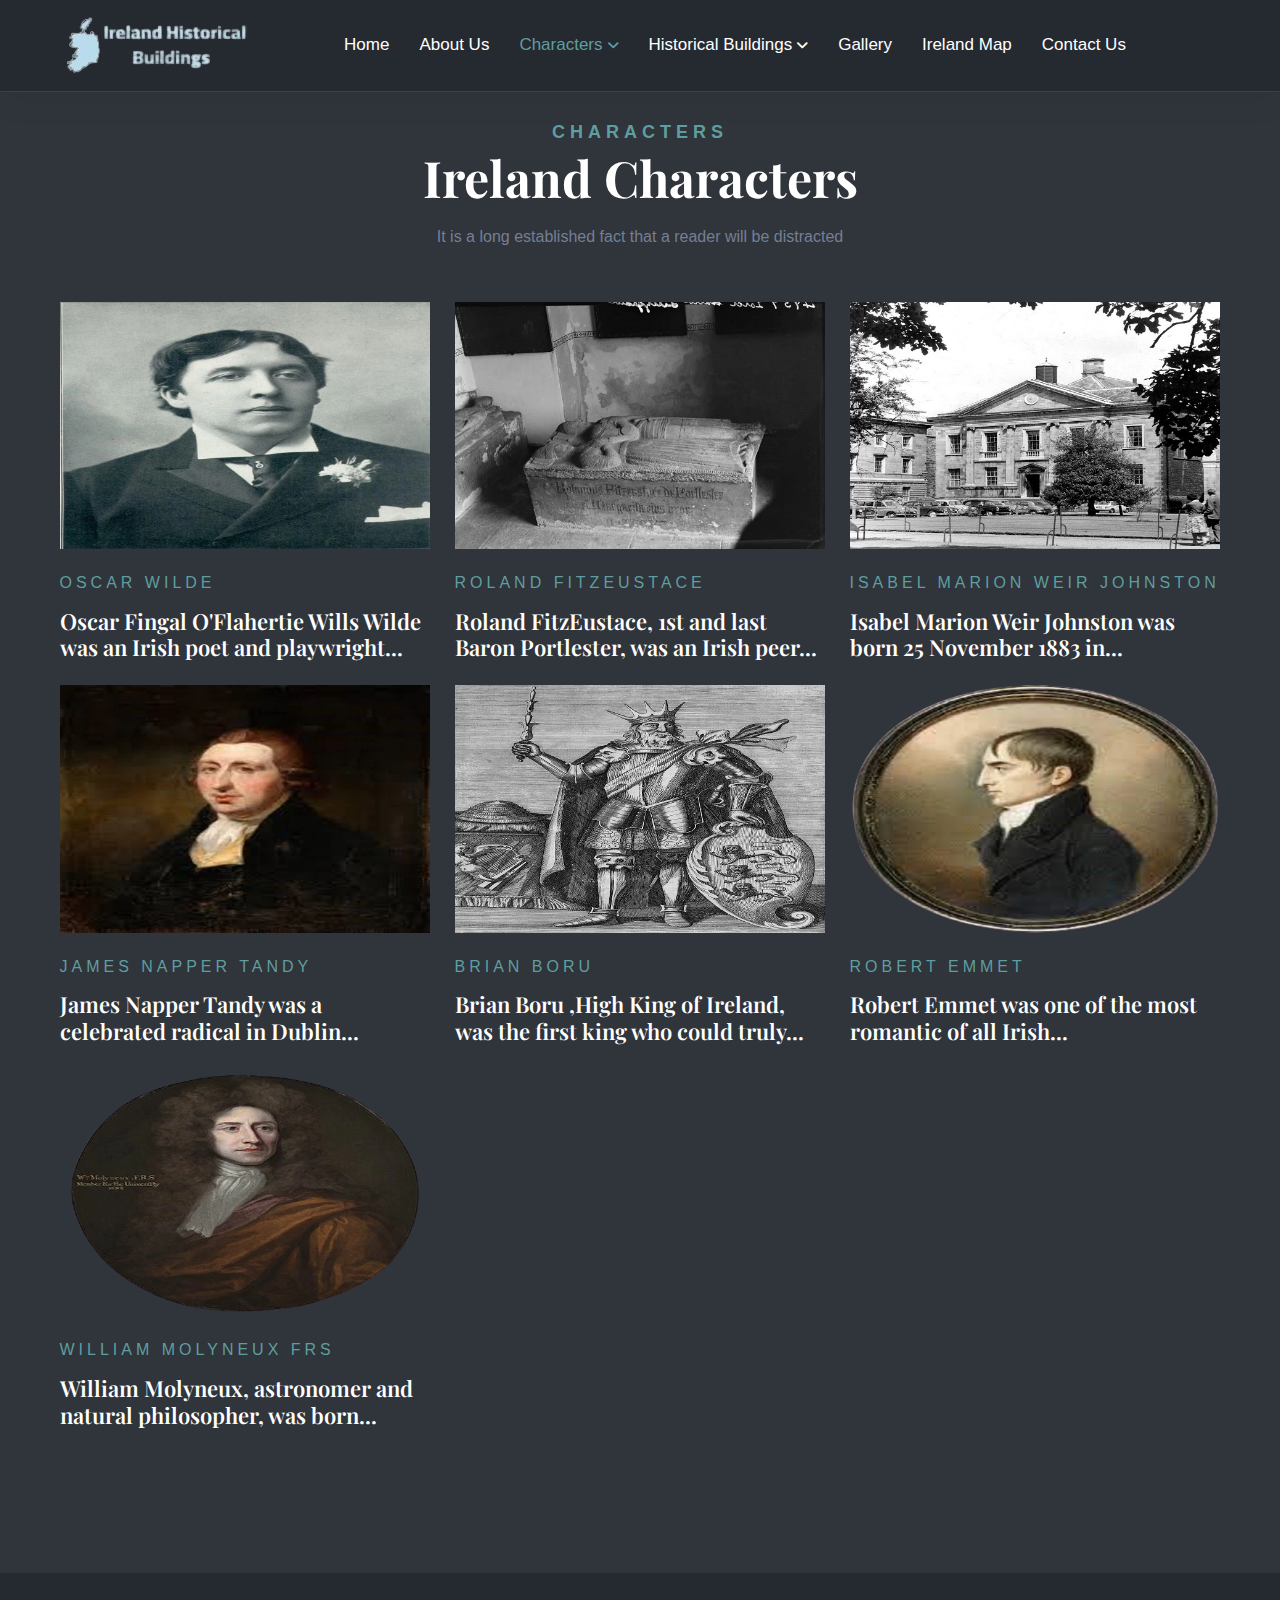
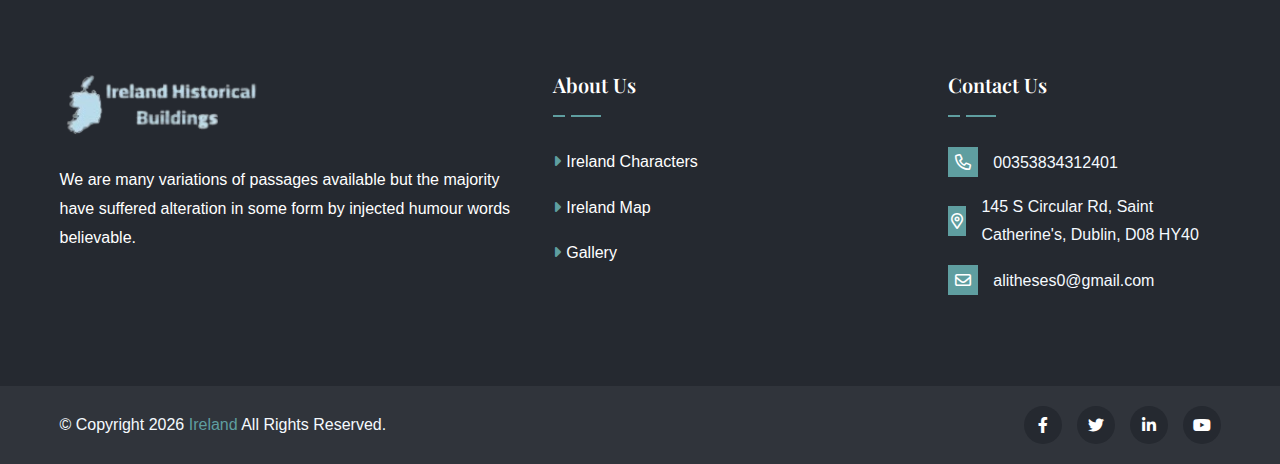
==== all-characters.html @ a7766692 "Upload Project" ====
<!DOCTYPE html>
<html lang="en">
  <head>
    <meta charset="UTF-8" />
    <meta http-equiv="X-UA-Compatible" content="IE=edge" />
    <meta name="viewport" content="width=device-width, initial-scale=1.0" />
    <meta name="description" content="" />
    <meta name="keywords" content="" />

    <title>Ireland Historical WebSite</title>

    <link
      rel="icon"
      type="image/x-icon"
      href="assets/img/logo/logo_updated.webp"
    />

    <link rel="stylesheet" href="assets/css/bootstrap.min.css" />
    <link rel="stylesheet" href="assets/css/all-fontawesome.min.css" />
    <link rel="stylesheet" href="assets/css/animate.min.css" />
    <link rel="stylesheet" href="assets/css/magnific-popup.min.css" />
    <link rel="stylesheet" href="assets/css/owl.carousel.min.css" />
    <link rel="stylesheet" href="assets/css/style.css" />
  </head>
  <body>
    <!-- Preloader -->
    <div class="preloader">
      <div class="loader-ripple">
        <div></div>
        <div></div>
      </div>
    </div>

    <!-- Header -->
    <header class="home-3 header" style="background-color: #252930">
      <div class="main-navigation">
        <nav class="navbar navbar-expand-lg" style="background-color: #252930">
          <div class="container">
            <a class="navbar-brand" href="index.html">
              <img
                src="assets/img/logo/logo_updated.webp"
                alt="logo"
                width="190"
                height="60"
              />
            </a>
            <div class="mobile-menu-right">
              <button
                class="navbar-toggler"
                type="button"
                data-bs-toggle="collapse"
                data-bs-target="#main_nav"
                aria-expanded="false"
                aria-label="Toggle navigation"
              >
                <span class="navbar-toggler-icon"
                  ><i class="far fa-stream"></i
                ></span>
              </button>
            </div>
            <div class="collapse navbar-collapse" id="main_nav">
              <ul class="navbar-nav">
                <li class="nav-item">
                  <a class="nav-link" href="index.html">Home</a>
                </li>
                <li class="nav-item">
                  <a class="nav-link" href="index.html#aboutUs"
                    >About Us</a
                  >
                </li>
                <li class="nav-item dropdown">
                  <a
                    class="nav-link dropdown-toggle active"
                    href="#"
                    data-bs-toggle="dropdown"
                    >Characters</a
                  >
                  <ul class="dropdown-menu fade-up">
                    <li>
                      <a class="dropdown-item" href="character-1.html"
                        >Robert Emmet</a
                      >
                    </li>
                    <li>
                      <a class="dropdown-item" href="character-2.html"
                        >William Molyneux FRS</a
                      >
                    </li>
                    <li>
                      <a class="dropdown-item" href="character-3.html"
                        >Oscar Wilde</a
                      >
                    </li>
                    <li>
                      <a class="dropdown-item" href="character-4.html"
                        >Roland FitzEustace</a
                      >
                    </li>
                    <li>
                      <a class="dropdown-item" href="character-5.html"
                        >Isabel Marion Weir Johnston</a
                      >
                    </li>
                    <li>
                      <a class="dropdown-item" href="character-6.html"
                        >James Napper Tandy</a
                      >
                    </li>
                    <li>
                      <a class="dropdown-item" href="character-7.html"
                        >Brian Boru</a
                      >
                    </li>
                  </ul>
                </li>
                <li class="nav-item dropdown">
                  <a
                    class="nav-link dropdown-toggle"
                    href="#"
                    data-bs-toggle="dropdown"
                    >historical buildings</a
                  >
                  <ul class="dropdown-menu fade-up">
                    <li>
                      <a class="dropdown-item" href="building-1.html"
                        >Royal Hospital Kilmainham</a
                      >
                    </li>
                    <li>
                      <a class="dropdown-item" href="building-2.html"
                        >St. Audoen's Church</a
                      >
                    </li>
                    <li>
                      <a class="dropdown-item" href="building-3.html"
                        >Trinity College Dublin</a
                      >
                    </li>
                  </ul>
                </li>
                <li class="nav-item">
                  <a class="nav-link" href="gallery.html">Gallery</a>
                </li>
                <li class="nav-item">
                  <a class="nav-link" href="ireland-map.html">Ireland Map</a>
                </li>
                <li class="nav-item">
                  <a class="nav-link" href="index.html#contactUs"
                    >Contact Us</a
                  >
                </li>
              </ul>
            </div>
          </div>
        </nav>
      </div>
    </header>

    <!-- Content -->
    <main class="home-3 main">
      <div class="exhibition-area py-120" style="background-color: #30343b">
        <div class="container">
          <div class="row">
            <div class="col-lg-6 mx-auto">
              <div class="site-heading text-center">
                <span class="site-title-tagline">Characters</span>
                <h2 class="site-title text-white">Ireland Characters</h2>
                <p>
                  It is a long established fact that a reader will be distracted
                </p>
              </div>
            </div>
          </div>
          <div class="row">
            <div class="col-md-6 col-lg-4">
              <div class="exhibition-item">
                <a href="character-3.html" class="exhibition-img">
                  <img
                    data-src="assets/img/exhibition/character-1.webp"
                    src="assets/img/placeholder__600x400.webp"
                    class="normal-lazy"
                    alt=""
                  />
                </a>
                <div class="exhibition-content">
                  <div class="exhibition-meta">Oscar Wilde</div>
                  <h4 class="exhibition-title">
                    <a href="character-3.html"
                      >Oscar Fingal O'Flahertie Wills Wilde was an Irish poet
                      and playwright...</a
                    >
                  </h4>
                </div>
              </div>
            </div>
            <div class="col-md-6 col-lg-4">
              <div class="exhibition-item">
                <a href="character-4.html" class="exhibition-img">
                  <img
                    data-src="assets/img/exhibition/character-6.webp"
                    src="assets/img/placeholder__600x400.webp"
                    class="normal-lazy"
                    alt=""
                  />
                </a>
                <div class="exhibition-content">
                  <div class="exhibition-meta">Roland FitzEustace</div>
                  <h4 class="exhibition-title">
                    <a href="character-4.html"
                      >Roland FitzEustace, 1st and last Baron Portlester, was an
                      Irish peer...</a
                    >
                  </h4>
                </div>
              </div>
            </div>
            <div class="col-md-6 col-lg-4">
              <div class="exhibition-item">
                <a href="character-5.html" class="exhibition-img">
                  <img
                    data-src="assets/img/exhibition/character-7.webp"
                    src="assets/img/placeholder__600x400.webp"
                    class="normal-lazy"
                    alt=""
                  />
                </a>
                <div class="exhibition-content">
                  <div class="exhibition-meta">Isabel Marion Weir Johnston</div>
                  <h4 class="exhibition-title">
                    <a href="character-5.html"
                      >Isabel Marion Weir Johnston was born 25 November 1883
                      in...</a
                    >
                  </h4>
                </div>
              </div>
            </div>
            <div class="col-md-6 col-lg-4">
              <div class="exhibition-item">
                <a href="character-6.html" class="exhibition-img">
                  <img
                    data-src="assets/img/exhibition/character-2.webp"
                    src="assets/img/placeholder__600x400.webp"
                    class="normal-lazy"
                    alt=""
                  />
                </a>
                <div class="exhibition-content">
                  <div class="exhibition-meta">James Napper Tandy</div>
                  <h4 class="exhibition-title">
                    <a href="character-6.html"
                      >James Napper Tandy was a celebrated radical in
                      Dublin...</a
                    >
                  </h4>
                </div>
              </div>
            </div>
            <div class="col-md-6 col-lg-4">
              <div class="exhibition-item">
                <a href="character-7.html" class="exhibition-img">
                  <img
                    data-src="assets/img/exhibition/character-3.webp"
                    src="assets/img/placeholder__600x400.webp"
                    class="normal-lazy"
                    alt=""
                  />
                </a>
                <div class="exhibition-content">
                  <div class="exhibition-meta">Brian Boru</div>
                  <h4 class="exhibition-title">
                    <a href="character-7.html"
                      >Brian Boru ,High King of Ireland, was the first king who
                      could truly...</a
                    >
                  </h4>
                </div>
              </div>
            </div>
            <div class="col-md-6 col-lg-4">
              <div class="exhibition-item">
                <a href="character-1.html" class="exhibition-img">
                  <img
                    data-src="assets/img/exhibition/character-4.webp"
                    src="assets/img/placeholder__600x400.webp"
                    class="normal-lazy"
                    alt=""
                  />
                </a>
                <div class="exhibition-content">
                  <div class="exhibition-meta">Robert Emmet</div>
                  <h4 class="exhibition-title">
                    <a href="character-1.html"
                      >Robert Emmet was one of the most romantic of all
                      Irish...</a
                    >
                  </h4>
                </div>
              </div>
            </div>
            <div class="col-md-6 col-lg-4">
              <div class="exhibition-item">
                <a href="character-2.html" class="exhibition-img">
                  <img
                    data-src="assets/img/exhibition/character-5.webp"
                    src="assets/img/placeholder__600x400.webp"
                    class="normal-lazy"
                    alt=""
                  />
                </a>
                <div class="exhibition-content">
                  <div class="exhibition-meta">William Molyneux FRS</div>
                  <h4 class="exhibition-title">
                    <a href="character-2.html"
                      >William Molyneux, astronomer and natural philosopher, was
                      born...</a
                    >
                  </h4>
                </div>
              </div>
            </div>
          </div>
        </div>
      </div>
    </main>

    <!-- Footer -->
    <footer class="footer-area" id="contactUs">
      <div class="footer-widget">
        <div class="container">
          <div class="row footer-widget-wrapper pt-100 pb-70">
            <div class="col-md-6 col-lg-5">
              <div class="footer-widget-box about-us">
                <a href="#" class="footer-logo">
                  <img src="assets/img/logo/logo_updated.webp" alt="" />
                </a>
                <p class="mb-3">
                  We are many variations of passages available but the majority
                  have suffered alteration in some form by injected humour words
                  believable.
                </p>
              </div>
            </div>
            <div class="col-md-6 col-lg-4">
              <div class="footer-widget-box list">
                <h4 class="footer-widget-title">About Us</h4>
                <ul class="footer-list">
                  <li>
                    <a href="all-characters.html"
                      ><i class="fas fa-caret-right"></i>Ireland Characters</a
                    >
                  </li>
                  <li>
                    <a href="ireland-map.html"
                      ><i class="fas fa-caret-right"></i>Ireland Map</a
                    >
                  </li>
                  <li>
                    <a href="gallery.html"
                      ><i class="fas fa-caret-right"></i>Gallery</a
                    >
                  </li>
                </ul>
              </div>
            </div>
            <div class="col-md-6 col-lg-3">
              <div class="footer-widget-box list">
                <h4 class="footer-widget-title">Contact Us</h4>
                <div class="footer-newsletter">
                  <ul class="footer-contact">
                    <li>
                      <a href="tel:00353834312401"
                        ><i class="far fa-phone"></i>00353834312401</a
                      >
                    </li>
                    <li>
                      <i class="far fa-map-marker-alt"></i>145 S Circular Rd,
                      Saint Catherine's, Dublin, D08 HY40
                    </li>
                    <li>
                      <a href="email:lorem@lorem.com"
                        ><i class="far fa-envelope"></i
                        ><span class="__cf_email__"
                          >alitheses0@gmail.com</span
                        ></a
                      >
                    </li>
                  </ul>
                </div>
              </div>
            </div>
          </div>
        </div>
      </div>
      <div class="copyright">
        <div class="container">
          <div class="row">
            <div class="col-md-6 align-self-center">
              <p class="copyright-text">
                &copy; Copyright <span id="date"></span>
                <a href="index.html"> Ireland </a> All Rights Reserved.
              </p>
            </div>
            <div class="col-md-6 align-self-center">
              <ul class="footer-social">
                <li>
                  <a
                    href="https://www.facebook.com/profile.php?id=100082822364823"
                    ><i class="fab fa-facebook-f"></i
                  ></a>
                </li>
                <li>
                  <a href="https://twitter.com/BuildingsIrish"
                    ><i class="fab fa-twitter"></i
                  ></a>
                </li>
                <li>
                  <a
                    href="https://www.linkedin.com/in/irish-historical-buildings-a43b0a243/"
                    ><i class="fab fa-linkedin-in"></i
                  ></a>
                </li>
                <li>
                  <a href="#"><i class="fab fa-youtube"></i></a>
                </li>
              </ul>
            </div>
          </div>
        </div>
      </div>
    </footer>

    <a href="#" id="scroll-top"><i class="far fa-arrow-up"></i></a>

    <script src="assets/js/jquery-3.6.0.min.js"></script>
    <script src="assets/js/modernizr.min.js"></script>
    <script src="assets/js/bootstrap.bundle.min.js"></script>
    <script src="assets/js/imagesloaded.pkgd.min.js"></script>
    <script src="assets/js/jquery.magnific-popup.min.js"></script>
    <script src="assets/js/isotope.pkgd.min.js"></script>
    <script src="assets/js/jquery.appear.min.js"></script>
    <script src="assets/js/jquery.easing.min.js"></script>
    <script src="assets/js/owl.carousel.min.js"></script>
    <script src="assets/js/counter-up.js"></script>
    <script src="assets/js/masonry.pkgd.min.js"></script>
    <script src="assets/js/wow.min.js"></script>
    <script src="assets/js/jquery.lazy.min.js"></script>
    <script src="assets/js/main.js"></script>
  </body>
</html>
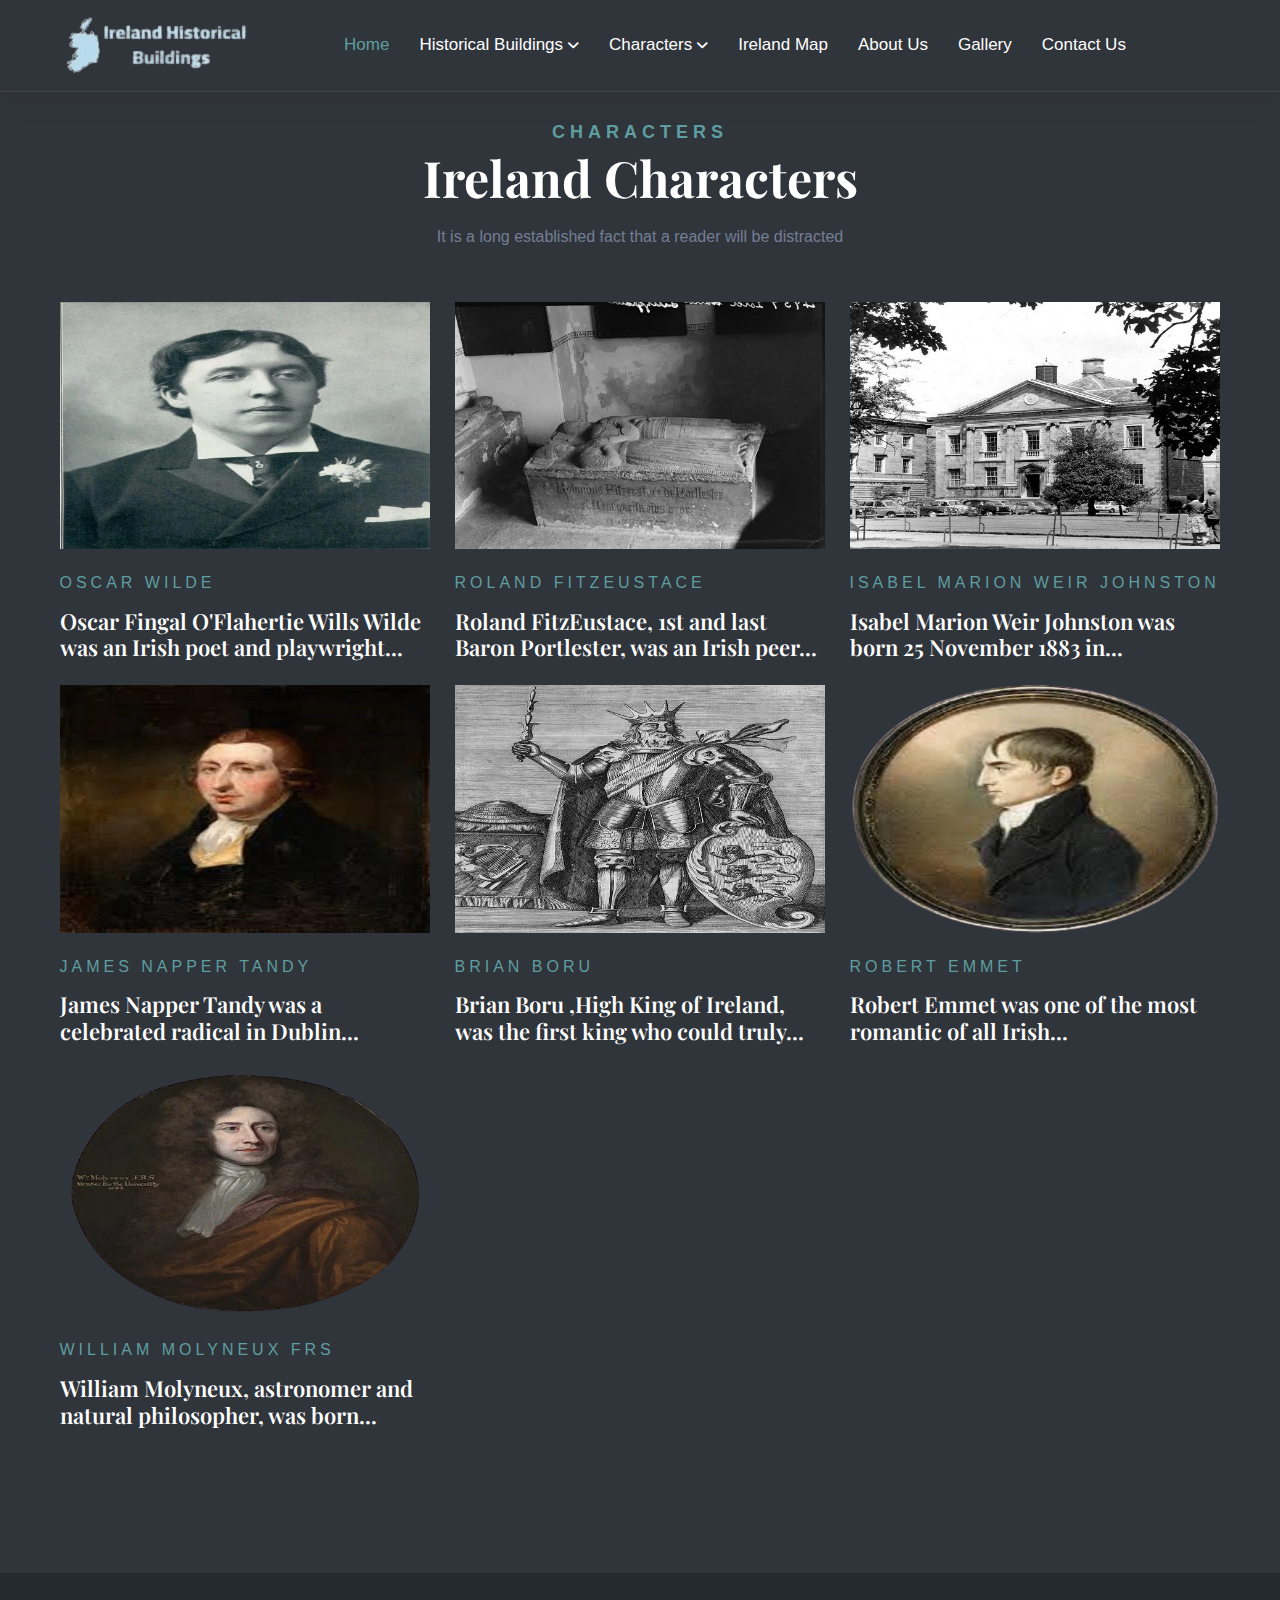
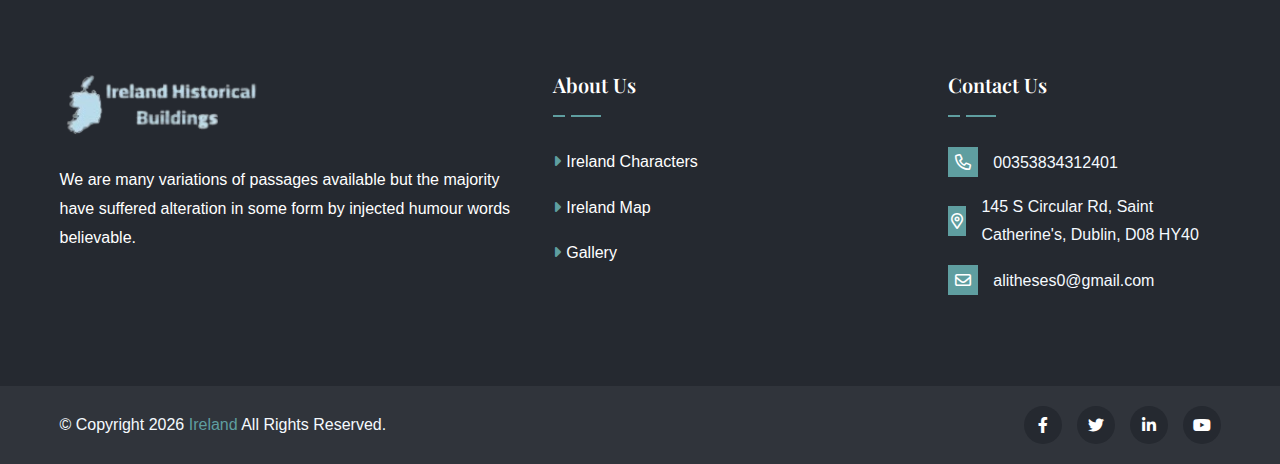
==== commit 9d395a6c: "Add files via upload" ====
--- a/all-characters.html
+++ b/all-characters.html
@@ -1,450 +1,452 @@
-<!DOCTYPE html>
-<html lang="en">
-  <head>
-    <meta charset="UTF-8" />
-    <meta http-equiv="X-UA-Compatible" content="IE=edge" />
-    <meta name="viewport" content="width=device-width, initial-scale=1.0" />
-    <meta name="description" content="" />
-    <meta name="keywords" content="" />
-
-    <title>Ireland Historical WebSite</title>
-
-    <link
-      rel="icon"
-      type="image/x-icon"
-      href="assets/img/logo/logo_updated.webp"
-    />
-
-    <link rel="stylesheet" href="assets/css/bootstrap.min.css" />
-    <link rel="stylesheet" href="assets/css/all-fontawesome.min.css" />
-    <link rel="stylesheet" href="assets/css/animate.min.css" />
-    <link rel="stylesheet" href="assets/css/magnific-popup.min.css" />
-    <link rel="stylesheet" href="assets/css/owl.carousel.min.css" />
-    <link rel="stylesheet" href="assets/css/style.css" />
-  </head>
-  <body>
-    <!-- Preloader -->
-    <div class="preloader">
-      <div class="loader-ripple">
-        <div></div>
-        <div></div>
-      </div>
-    </div>
-
-    <!-- Header -->
-    <header class="home-3 header" style="background-color: #252930">
-      <div class="main-navigation">
-        <nav class="navbar navbar-expand-lg" style="background-color: #252930">
-          <div class="container">
-            <a class="navbar-brand" href="index.html">
-              <img
-                src="assets/img/logo/logo_updated.webp"
-                alt="logo"
-                width="190"
-                height="60"
-              />
-            </a>
-            <div class="mobile-menu-right">
-              <button
-                class="navbar-toggler"
-                type="button"
-                data-bs-toggle="collapse"
-                data-bs-target="#main_nav"
-                aria-expanded="false"
-                aria-label="Toggle navigation"
-              >
-                <span class="navbar-toggler-icon"
-                  ><i class="far fa-stream"></i
-                ></span>
-              </button>
-            </div>
-            <div class="collapse navbar-collapse" id="main_nav">
-              <ul class="navbar-nav">
-                <li class="nav-item">
-                  <a class="nav-link" href="index.html">Home</a>
-                </li>
-                <li class="nav-item">
-                  <a class="nav-link" href="index.html#aboutUs"
-                    >About Us</a
-                  >
-                </li>
-                <li class="nav-item dropdown">
-                  <a
-                    class="nav-link dropdown-toggle active"
-                    href="#"
-                    data-bs-toggle="dropdown"
-                    >Characters</a
-                  >
-                  <ul class="dropdown-menu fade-up">
-                    <li>
-                      <a class="dropdown-item" href="character-1.html"
-                        >Robert Emmet</a
-                      >
-                    </li>
-                    <li>
-                      <a class="dropdown-item" href="character-2.html"
-                        >William Molyneux FRS</a
-                      >
-                    </li>
-                    <li>
-                      <a class="dropdown-item" href="character-3.html"
-                        >Oscar Wilde</a
-                      >
-                    </li>
-                    <li>
-                      <a class="dropdown-item" href="character-4.html"
-                        >Roland FitzEustace</a
-                      >
-                    </li>
-                    <li>
-                      <a class="dropdown-item" href="character-5.html"
-                        >Isabel Marion Weir Johnston</a
-                      >
-                    </li>
-                    <li>
-                      <a class="dropdown-item" href="character-6.html"
-                        >James Napper Tandy</a
-                      >
-                    </li>
-                    <li>
-                      <a class="dropdown-item" href="character-7.html"
-                        >Brian Boru</a
-                      >
-                    </li>
-                  </ul>
-                </li>
-                <li class="nav-item dropdown">
-                  <a
-                    class="nav-link dropdown-toggle"
-                    href="#"
-                    data-bs-toggle="dropdown"
-                    >historical buildings</a
-                  >
-                  <ul class="dropdown-menu fade-up">
-                    <li>
-                      <a class="dropdown-item" href="building-1.html"
-                        >Royal Hospital Kilmainham</a
-                      >
-                    </li>
-                    <li>
-                      <a class="dropdown-item" href="building-2.html"
-                        >St. Audoen's Church</a
-                      >
-                    </li>
-                    <li>
-                      <a class="dropdown-item" href="building-3.html"
-                        >Trinity College Dublin</a
-                      >
-                    </li>
-                  </ul>
-                </li>
-                <li class="nav-item">
-                  <a class="nav-link" href="gallery.html">Gallery</a>
-                </li>
-                <li class="nav-item">
-                  <a class="nav-link" href="ireland-map.html">Ireland Map</a>
-                </li>
-                <li class="nav-item">
-                  <a class="nav-link" href="index.html#contactUs"
-                    >Contact Us</a
-                  >
-                </li>
-              </ul>
-            </div>
-          </div>
-        </nav>
-      </div>
-    </header>
-
-    <!-- Content -->
-    <main class="home-3 main">
-      <div class="exhibition-area py-120" style="background-color: #30343b">
-        <div class="container">
-          <div class="row">
-            <div class="col-lg-6 mx-auto">
-              <div class="site-heading text-center">
-                <span class="site-title-tagline">Characters</span>
-                <h2 class="site-title text-white">Ireland Characters</h2>
-                <p>
-                  It is a long established fact that a reader will be distracted
-                </p>
-              </div>
-            </div>
-          </div>
-          <div class="row">
-            <div class="col-md-6 col-lg-4">
-              <div class="exhibition-item">
-                <a href="character-3.html" class="exhibition-img">
-                  <img
-                    data-src="assets/img/exhibition/character-1.webp"
-                    src="assets/img/placeholder__600x400.webp"
-                    class="normal-lazy"
-                    alt=""
-                  />
-                </a>
-                <div class="exhibition-content">
-                  <div class="exhibition-meta">Oscar Wilde</div>
-                  <h4 class="exhibition-title">
-                    <a href="character-3.html"
-                      >Oscar Fingal O'Flahertie Wills Wilde was an Irish poet
-                      and playwright...</a
-                    >
-                  </h4>
-                </div>
-              </div>
-            </div>
-            <div class="col-md-6 col-lg-4">
-              <div class="exhibition-item">
-                <a href="character-4.html" class="exhibition-img">
-                  <img
-                    data-src="assets/img/exhibition/character-6.webp"
-                    src="assets/img/placeholder__600x400.webp"
-                    class="normal-lazy"
-                    alt=""
-                  />
-                </a>
-                <div class="exhibition-content">
-                  <div class="exhibition-meta">Roland FitzEustace</div>
-                  <h4 class="exhibition-title">
-                    <a href="character-4.html"
-                      >Roland FitzEustace, 1st and last Baron Portlester, was an
-                      Irish peer...</a
-                    >
-                  </h4>
-                </div>
-              </div>
-            </div>
-            <div class="col-md-6 col-lg-4">
-              <div class="exhibition-item">
-                <a href="character-5.html" class="exhibition-img">
-                  <img
-                    data-src="assets/img/exhibition/character-7.webp"
-                    src="assets/img/placeholder__600x400.webp"
-                    class="normal-lazy"
-                    alt=""
-                  />
-                </a>
-                <div class="exhibition-content">
-                  <div class="exhibition-meta">Isabel Marion Weir Johnston</div>
-                  <h4 class="exhibition-title">
-                    <a href="character-5.html"
-                      >Isabel Marion Weir Johnston was born 25 November 1883
-                      in...</a
-                    >
-                  </h4>
-                </div>
-              </div>
-            </div>
-            <div class="col-md-6 col-lg-4">
-              <div class="exhibition-item">
-                <a href="character-6.html" class="exhibition-img">
-                  <img
-                    data-src="assets/img/exhibition/character-2.webp"
-                    src="assets/img/placeholder__600x400.webp"
-                    class="normal-lazy"
-                    alt=""
-                  />
-                </a>
-                <div class="exhibition-content">
-                  <div class="exhibition-meta">James Napper Tandy</div>
-                  <h4 class="exhibition-title">
-                    <a href="character-6.html"
-                      >James Napper Tandy was a celebrated radical in
-                      Dublin...</a
-                    >
-                  </h4>
-                </div>
-              </div>
-            </div>
-            <div class="col-md-6 col-lg-4">
-              <div class="exhibition-item">
-                <a href="character-7.html" class="exhibition-img">
-                  <img
-                    data-src="assets/img/exhibition/character-3.webp"
-                    src="assets/img/placeholder__600x400.webp"
-                    class="normal-lazy"
-                    alt=""
-                  />
-                </a>
-                <div class="exhibition-content">
-                  <div class="exhibition-meta">Brian Boru</div>
-                  <h4 class="exhibition-title">
-                    <a href="character-7.html"
-                      >Brian Boru ,High King of Ireland, was the first king who
-                      could truly...</a
-                    >
-                  </h4>
-                </div>
-              </div>
-            </div>
-            <div class="col-md-6 col-lg-4">
-              <div class="exhibition-item">
-                <a href="character-1.html" class="exhibition-img">
-                  <img
-                    data-src="assets/img/exhibition/character-4.webp"
-                    src="assets/img/placeholder__600x400.webp"
-                    class="normal-lazy"
-                    alt=""
-                  />
-                </a>
-                <div class="exhibition-content">
-                  <div class="exhibition-meta">Robert Emmet</div>
-                  <h4 class="exhibition-title">
-                    <a href="character-1.html"
-                      >Robert Emmet was one of the most romantic of all
-                      Irish...</a
-                    >
-                  </h4>
-                </div>
-              </div>
-            </div>
-            <div class="col-md-6 col-lg-4">
-              <div class="exhibition-item">
-                <a href="character-2.html" class="exhibition-img">
-                  <img
-                    data-src="assets/img/exhibition/character-5.webp"
-                    src="assets/img/placeholder__600x400.webp"
-                    class="normal-lazy"
-                    alt=""
-                  />
-                </a>
-                <div class="exhibition-content">
-                  <div class="exhibition-meta">William Molyneux FRS</div>
-                  <h4 class="exhibition-title">
-                    <a href="character-2.html"
-                      >William Molyneux, astronomer and natural philosopher, was
-                      born...</a
-                    >
-                  </h4>
-                </div>
-              </div>
-            </div>
-          </div>
-        </div>
-      </div>
-    </main>
-
-    <!-- Footer -->
-    <footer class="footer-area" id="contactUs">
-      <div class="footer-widget">
-        <div class="container">
-          <div class="row footer-widget-wrapper pt-100 pb-70">
-            <div class="col-md-6 col-lg-5">
-              <div class="footer-widget-box about-us">
-                <a href="#" class="footer-logo">
-                  <img src="assets/img/logo/logo_updated.webp" alt="" />
-                </a>
-                <p class="mb-3">
-                  We are many variations of passages available but the majority
-                  have suffered alteration in some form by injected humour words
-                  believable.
-                </p>
-              </div>
-            </div>
-            <div class="col-md-6 col-lg-4">
-              <div class="footer-widget-box list">
-                <h4 class="footer-widget-title">About Us</h4>
-                <ul class="footer-list">
-                  <li>
-                    <a href="all-characters.html"
-                      ><i class="fas fa-caret-right"></i>Ireland Characters</a
-                    >
-                  </li>
-                  <li>
-                    <a href="ireland-map.html"
-                      ><i class="fas fa-caret-right"></i>Ireland Map</a
-                    >
-                  </li>
-                  <li>
-                    <a href="gallery.html"
-                      ><i class="fas fa-caret-right"></i>Gallery</a
-                    >
-                  </li>
-                </ul>
-              </div>
-            </div>
-            <div class="col-md-6 col-lg-3">
-              <div class="footer-widget-box list">
-                <h4 class="footer-widget-title">Contact Us</h4>
-                <div class="footer-newsletter">
-                  <ul class="footer-contact">
-                    <li>
-                      <a href="tel:00353834312401"
-                        ><i class="far fa-phone"></i>00353834312401</a
-                      >
-                    </li>
-                    <li>
-                      <i class="far fa-map-marker-alt"></i>145 S Circular Rd,
-                      Saint Catherine's, Dublin, D08 HY40
-                    </li>
-                    <li>
-                      <a href="email:lorem@lorem.com"
-                        ><i class="far fa-envelope"></i
-                        ><span class="__cf_email__"
-                          >alitheses0@gmail.com</span
-                        ></a
-                      >
-                    </li>
-                  </ul>
-                </div>
-              </div>
-            </div>
-          </div>
-        </div>
-      </div>
-      <div class="copyright">
-        <div class="container">
-          <div class="row">
-            <div class="col-md-6 align-self-center">
-              <p class="copyright-text">
-                &copy; Copyright <span id="date"></span>
-                <a href="index.html"> Ireland </a> All Rights Reserved.
-              </p>
-            </div>
-            <div class="col-md-6 align-self-center">
-              <ul class="footer-social">
-                <li>
-                  <a
-                    href="https://www.facebook.com/profile.php?id=100082822364823"
-                    ><i class="fab fa-facebook-f"></i
-                  ></a>
-                </li>
-                <li>
-                  <a href="https://twitter.com/BuildingsIrish"
-                    ><i class="fab fa-twitter"></i
-                  ></a>
-                </li>
-                <li>
-                  <a
-                    href="https://www.linkedin.com/in/irish-historical-buildings-a43b0a243/"
-                    ><i class="fab fa-linkedin-in"></i
-                  ></a>
-                </li>
-                <li>
-                  <a href="#"><i class="fab fa-youtube"></i></a>
-                </li>
-              </ul>
-            </div>
-          </div>
-        </div>
-      </div>
-    </footer>
-
-    <a href="#" id="scroll-top"><i class="far fa-arrow-up"></i></a>
-
-    <script src="assets/js/jquery-3.6.0.min.js"></script>
-    <script src="assets/js/modernizr.min.js"></script>
-    <script src="assets/js/bootstrap.bundle.min.js"></script>
-    <script src="assets/js/imagesloaded.pkgd.min.js"></script>
-    <script src="assets/js/jquery.magnific-popup.min.js"></script>
-    <script src="assets/js/isotope.pkgd.min.js"></script>
-    <script src="assets/js/jquery.appear.min.js"></script>
-    <script src="assets/js/jquery.easing.min.js"></script>
-    <script src="assets/js/owl.carousel.min.js"></script>
-    <script src="assets/js/counter-up.js"></script>
-    <script src="assets/js/masonry.pkgd.min.js"></script>
-    <script src="assets/js/wow.min.js"></script>
-    <script src="assets/js/jquery.lazy.min.js"></script>
-    <script src="assets/js/main.js"></script>
-  </body>
-</html>
+<!DOCTYPE html>
+<html lang="en">
+  <head>
+    <meta charset="UTF-8" />
+    <meta http-equiv="X-UA-Compatible" content="IE=edge" />
+    <meta name="viewport" content="width=device-width, initial-scale=1.0" />
+    <meta name="description" content="" />
+    <meta name="keywords" content="" />
+
+    <title>Ireland Historical WebSite</title>
+
+    <link
+      rel="icon"
+      type="image/x-icon"
+      href="assets/img/logo/logo_updated.webp"
+    />
+
+    <link rel="stylesheet" href="assets/css/bootstrap.min.css" />
+    <link rel="stylesheet" href="assets/css/all-fontawesome.min.css" />
+    <link rel="stylesheet" href="assets/css/animate.min.css" />
+    <link rel="stylesheet" href="assets/css/magnific-popup.min.css" />
+    <link rel="stylesheet" href="assets/css/owl.carousel.min.css" />
+    <link rel="stylesheet" href="assets/css/style.css" />
+  </head>
+  <body>
+    <!-- Preloader -->
+    <div class="preloader">
+      <div class="loader-ripple">
+        <div></div>
+        <div></div>
+      </div>
+    </div>
+
+    <!-- Header -->
+    <header class="home-3 header">
+      <div class="main-navigation">
+        <nav class="navbar navbar-expand-lg">
+          <div class="container">
+            <a class="navbar-brand" href="index.html">
+              <img
+                src="assets/img/logo/logo_updated.webp"
+                alt="logo"
+                width="190"
+                height="60"
+              />
+            </a>
+            <div class="mobile-menu-right">
+              <button
+                class="navbar-toggler"
+                type="button"
+                data-bs-toggle="collapse"
+                data-bs-target="#main_nav"
+                aria-expanded="false"
+                aria-label="Toggle navigation"
+              >
+                <span class="navbar-toggler-icon"
+                  ><i class="far fa-stream"></i
+                ></span>
+              </button>
+            </div>
+            <div class="collapse navbar-collapse" id="main_nav">
+              <ul class="navbar-nav">
+                <li class="nav-item">
+                  <a class="nav-link active" href="index.html">Home</a>
+                </li>
+                <li class="nav-item dropdown">
+                  <a
+                    class="nav-link dropdown-toggle"
+                    href="#"
+                    data-bs-toggle="dropdown"
+                    >historical buildings</a
+                  >
+                  <ul class="dropdown-menu fade-up">
+                    <li>
+                      <a class="dropdown-item" href="building-1.html"
+                        >Royal Hospital Kilmainham</a
+                      >
+                    </li>
+                    <li>
+                      <a class="dropdown-item" href="building-2.html"
+                        >St. Audoen's Church</a
+                      >
+                    </li>
+                    <li>
+                      <a class="dropdown-item" href="building-3.html"
+                        >Trinity College Dublin</a
+                      >
+                    </li>
+                  </ul>
+                </li>
+
+                <li class="nav-item dropdown">
+                  <a
+                    class="nav-link dropdown-toggle"
+                    href="#"
+                    data-bs-toggle="dropdown"
+                    >Characters</a
+                  >
+                  <ul class="dropdown-menu fade-up">
+                    <li>
+                      <a class="dropdown-item" href="character-1.html"
+                        >Robert Emmet</a
+                      >
+                    </li>
+                    <li>
+                      <a class="dropdown-item" href="character-2.html"
+                        >William Molyneux FRS</a
+                      >
+                    </li>
+                    <li>
+                      <a class="dropdown-item" href="character-3.html"
+                        >Oscar Wilde</a
+                      >
+                    </li>
+                    <li>
+                      <a class="dropdown-item" href="character-4.html"
+                        >Roland FitzEustace</a
+                      >
+                    </li>
+                    <li>
+                      <a class="dropdown-item" href="character-5.html"
+                        >Isabel Marion Weir Johnston</a
+                      >
+                    </li>
+                    <li>
+                      <a class="dropdown-item" href="character-6.html"
+                        >James Napper Tandy</a
+                      >
+                    </li>
+                    <li>
+                      <a class="dropdown-item" href="character-7.html"
+                        >Brian Boru</a
+                      >
+                    </li>
+                  </ul>
+                </li>
+                <li class="nav-item">
+                  <a class="nav-link" href="ireland-map.html">Ireland Map</a>
+                </li>
+                <li class="nav-item">
+                  <a class="nav-link" href="#aboutUs"
+                    >About Us</a
+                  >
+                </li>
+                <li class="nav-item">
+                  <a class="nav-link" href="gallery.html">Gallery</a>
+                </li>
+                
+                <li class="nav-item">
+                  <a class="nav-link" href="#contactUs"
+                    >Contact Us</a
+                  >
+                </li>
+              </ul>
+            </div>
+          </div>
+        </nav>
+      </div>
+    </header>
+
+    <!-- Content -->
+    <main class="home-3 main">
+      <div class="exhibition-area py-120" style="background-color: #30343b">
+        <div class="container">
+          <div class="row">
+            <div class="col-lg-6 mx-auto">
+              <div class="site-heading text-center">
+                <span class="site-title-tagline">Characters</span>
+                <h2 class="site-title text-white">Ireland Characters</h2>
+                <p>
+                  It is a long established fact that a reader will be distracted
+                </p>
+              </div>
+            </div>
+          </div>
+          <div class="row">
+            <div class="col-md-6 col-lg-4">
+              <div class="exhibition-item">
+                <a href="character-3.html" class="exhibition-img">
+                  <img
+                    data-src="assets/img/exhibition/character-1.webp"
+                    src="assets/img/placeholder__600x400.webp"
+                    class="normal-lazy"
+                    alt=""
+                  />
+                </a>
+                <div class="exhibition-content">
+                  <div class="exhibition-meta">Oscar Wilde</div>
+                  <h4 class="exhibition-title">
+                    <a href="character-3.html"
+                      >Oscar Fingal O'Flahertie Wills Wilde was an Irish poet
+                      and playwright...</a
+                    >
+                  </h4>
+                </div>
+              </div>
+            </div>
+            <div class="col-md-6 col-lg-4">
+              <div class="exhibition-item">
+                <a href="character-4.html" class="exhibition-img">
+                  <img
+                    data-src="assets/img/exhibition/character-6.webp"
+                    src="assets/img/placeholder__600x400.webp"
+                    class="normal-lazy"
+                    alt=""
+                  />
+                </a>
+                <div class="exhibition-content">
+                  <div class="exhibition-meta">Roland FitzEustace</div>
+                  <h4 class="exhibition-title">
+                    <a href="character-4.html"
+                      >Roland FitzEustace, 1st and last Baron Portlester, was an
+                      Irish peer...</a
+                    >
+                  </h4>
+                </div>
+              </div>
+            </div>
+            <div class="col-md-6 col-lg-4">
+              <div class="exhibition-item">
+                <a href="character-5.html" class="exhibition-img">
+                  <img
+                    data-src="assets/img/exhibition/character-7.webp"
+                    src="assets/img/placeholder__600x400.webp"
+                    class="normal-lazy"
+                    alt=""
+                  />
+                </a>
+                <div class="exhibition-content">
+                  <div class="exhibition-meta">Isabel Marion Weir Johnston</div>
+                  <h4 class="exhibition-title">
+                    <a href="character-5.html"
+                      >Isabel Marion Weir Johnston was born 25 November 1883
+                      in...</a
+                    >
+                  </h4>
+                </div>
+              </div>
+            </div>
+            <div class="col-md-6 col-lg-4">
+              <div class="exhibition-item">
+                <a href="character-6.html" class="exhibition-img">
+                  <img
+                    data-src="assets/img/exhibition/character-2.webp"
+                    src="assets/img/placeholder__600x400.webp"
+                    class="normal-lazy"
+                    alt=""
+                  />
+                </a>
+                <div class="exhibition-content">
+                  <div class="exhibition-meta">James Napper Tandy</div>
+                  <h4 class="exhibition-title">
+                    <a href="character-6.html"
+                      >James Napper Tandy was a celebrated radical in
+                      Dublin...</a
+                    >
+                  </h4>
+                </div>
+              </div>
+            </div>
+            <div class="col-md-6 col-lg-4">
+              <div class="exhibition-item">
+                <a href="character-7.html" class="exhibition-img">
+                  <img
+                    data-src="assets/img/exhibition/character-3.webp"
+                    src="assets/img/placeholder__600x400.webp"
+                    class="normal-lazy"
+                    alt=""
+                  />
+                </a>
+                <div class="exhibition-content">
+                  <div class="exhibition-meta">Brian Boru</div>
+                  <h4 class="exhibition-title">
+                    <a href="character-7.html"
+                      >Brian Boru ,High King of Ireland, was the first king who
+                      could truly...</a
+                    >
+                  </h4>
+                </div>
+              </div>
+            </div>
+            <div class="col-md-6 col-lg-4">
+              <div class="exhibition-item">
+                <a href="character-1.html" class="exhibition-img">
+                  <img
+                    data-src="assets/img/exhibition/character-4.webp"
+                    src="assets/img/placeholder__600x400.webp"
+                    class="normal-lazy"
+                    alt=""
+                  />
+                </a>
+                <div class="exhibition-content">
+                  <div class="exhibition-meta">Robert Emmet</div>
+                  <h4 class="exhibition-title">
+                    <a href="character-1.html"
+                      >Robert Emmet was one of the most romantic of all
+                      Irish...</a
+                    >
+                  </h4>
+                </div>
+              </div>
+            </div>
+            <div class="col-md-6 col-lg-4">
+              <div class="exhibition-item">
+                <a href="character-2.html" class="exhibition-img">
+                  <img
+                    data-src="assets/img/exhibition/character-5.webp"
+                    src="assets/img/placeholder__600x400.webp"
+                    class="normal-lazy"
+                    alt=""
+                  />
+                </a>
+                <div class="exhibition-content">
+                  <div class="exhibition-meta">William Molyneux FRS</div>
+                  <h4 class="exhibition-title">
+                    <a href="character-2.html"
+                      >William Molyneux, astronomer and natural philosopher, was
+                      born...</a
+                    >
+                  </h4>
+                </div>
+              </div>
+            </div>
+          </div>
+        </div>
+      </div>
+    </main>
+
+    <!-- Footer -->
+    <footer class="footer-area" id="contactUs">
+      <div class="footer-widget">
+        <div class="container">
+          <div class="row footer-widget-wrapper pt-100 pb-70">
+            <div class="col-md-6 col-lg-5">
+              <div class="footer-widget-box about-us">
+                <a href="#" class="footer-logo">
+                  <img src="assets/img/logo/logo_updated.webp" alt="" />
+                </a>
+                <p class="mb-3">
+                  We are many variations of passages available but the majority
+                  have suffered alteration in some form by injected humour words
+                  believable.
+                </p>
+              </div>
+            </div>
+            <div class="col-md-6 col-lg-4">
+              <div class="footer-widget-box list">
+                <h4 class="footer-widget-title">About Us</h4>
+                <ul class="footer-list">
+                  <li>
+                    <a href="all-characters.html"
+                      ><i class="fas fa-caret-right"></i>Ireland Characters</a
+                    >
+                  </li>
+                  <li>
+                    <a href="ireland-map.html"
+                      ><i class="fas fa-caret-right"></i>Ireland Map</a
+                    >
+                  </li>
+                  <li>
+                    <a href="gallery.html"
+                      ><i class="fas fa-caret-right"></i>Gallery</a
+                    >
+                  </li>
+                </ul>
+              </div>
+            </div>
+            <div class="col-md-6 col-lg-3">
+              <div class="footer-widget-box list">
+                <h4 class="footer-widget-title">Contact Us</h4>
+                <div class="footer-newsletter">
+                  <ul class="footer-contact">
+                    <li>
+                      <a href="tel:00353834312401"
+                        ><i class="far fa-phone"></i>00353834312401</a
+                      >
+                    </li>
+                    <li>
+                      <i class="far fa-map-marker-alt"></i>145 S Circular Rd,
+                      Saint Catherine's, Dublin, D08 HY40
+                    </li>
+                    <li>
+                      <a href="email:lorem@lorem.com"
+                        ><i class="far fa-envelope"></i
+                        ><span class="__cf_email__"
+                          >alitheses0@gmail.com</span
+                        ></a
+                      >
+                    </li>
+                  </ul>
+                </div>
+              </div>
+            </div>
+          </div>
+        </div>
+      </div>
+      <div class="copyright">
+        <div class="container">
+          <div class="row">
+            <div class="col-md-6 align-self-center">
+              <p class="copyright-text">
+                &copy; Copyright <span id="date"></span>
+                <a href="index.html"> Ireland </a> All Rights Reserved.
+              </p>
+            </div>
+            <div class="col-md-6 align-self-center">
+              <ul class="footer-social">
+                <li>
+                  <a
+                    href="https://www.facebook.com/profile.php?id=100082822364823"
+                    ><i class="fab fa-facebook-f"></i
+                  ></a>
+                </li>
+                <li>
+                  <a href="https://twitter.com/BuildingsIrish"
+                    ><i class="fab fa-twitter"></i
+                  ></a>
+                </li>
+                <li>
+                  <a
+                    href="https://www.linkedin.com/in/irish-historical-buildings-a43b0a243/"
+                    ><i class="fab fa-linkedin-in"></i
+                  ></a>
+                </li>
+                <li>
+                  <a href="#"><i class="fab fa-youtube"></i></a>
+                </li>
+              </ul>
+            </div>
+          </div>
+        </div>
+      </div>
+    </footer>
+
+    <a href="#" id="scroll-top"><i class="far fa-arrow-up"></i></a>
+
+    <script src="assets/js/jquery-3.6.0.min.js"></script>
+    <script src="assets/js/modernizr.min.js"></script>
+    <script src="assets/js/bootstrap.bundle.min.js"></script>
+    <script src="assets/js/imagesloaded.pkgd.min.js"></script>
+    <script src="assets/js/jquery.magnific-popup.min.js"></script>
+    <script src="assets/js/isotope.pkgd.min.js"></script>
+    <script src="assets/js/jquery.appear.min.js"></script>
+    <script src="assets/js/jquery.easing.min.js"></script>
+    <script src="assets/js/owl.carousel.min.js"></script>
+    <script src="assets/js/counter-up.js"></script>
+    <script src="assets/js/masonry.pkgd.min.js"></script>
+    <script src="assets/js/wow.min.js"></script>
+    <script src="assets/js/jquery.lazy.min.js"></script>
+    <script src="assets/js/main.js"></script>
+  </body>
+</html>
--- a/assets/css/style.css
+++ b/assets/css/style.css
@@ -1748,7 +1748,7 @@
   display: flex;
   justify-content: center;
   border-radius: 5px;
-  height: 500px;
+  /* height: 500px; */
   z-index: 100;
 }
 
@@ -1769,11 +1769,11 @@
   transform: translate(-50%, -50%);
 }
 
-@media all and (max-width: 767px) {
+/* @media all and (max-width: 767px) {
   .video-wrapper {
     height: 250px;
   }
-}
+} */
 
 /* ===================
 membership css 
@@ -4217,7 +4217,7 @@
   width: 100%;
   height: 50vh;
 }
-.video-wrapper iframe {
+.video-wrapper video {
   width: 100%;
   height: auto;
 }